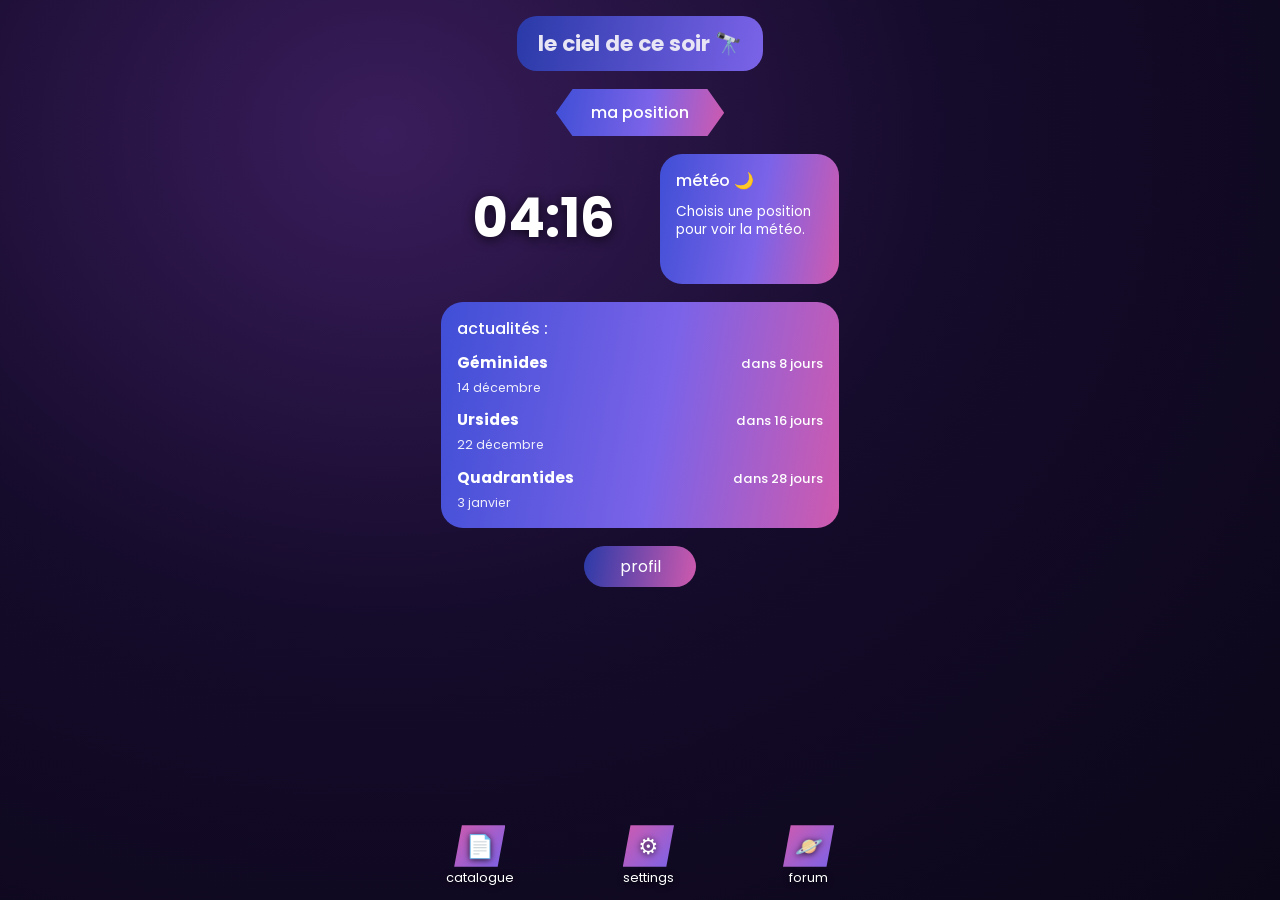
==== index.html @ 7597ef21 "page d’accueil" ====
<!doctype html>
<html lang="fr">
<head>
  <meta charset="utf-8">
  <meta name="viewport" content="width=device-width, initial-scale=1, viewport-fit=cover">
  <meta name="theme-color" content="#0b0718">
  <title>Arcturus : le ciel de ce soir</title>
  <link rel="preconnect" href="https://fonts.googleapis.com">
  <link rel="preconnect" href="https://fonts.gstatic.com" crossorigin>
  <link href="https://fonts.googleapis.com/css2?family=Poppins:wght@500;700&display=swap" rel="stylesheet">
  <link rel="stylesheet" href="css/style.css">
</head>
<body>
  <main class="ecran">

    <a class="titre" href="ciel.html">le ciel de ce soir <span aria-hidden="true">🔭</span></a>

    <button id="btn-position" class="hexagone" type="button">ma position</button>

    <section class="ligne">
      <p id="heure" class="heure" aria-label="Heure actuelle">00:00</p>

      <article class="carte meteo">
        <h2>météo <span aria-hidden="true">🌙</span></h2>
        <div id="meteo-valeurs" class="mesures" aria-live="polite"></div>
      </article>
    </section>

    <article class="carte actus">
      <h2>actualités :</h2>
      <ul id="liste-evenements" class="evenements"></ul>
    </article>

    <a class="pastille" href="profil.html">profil</a>

    <nav class="barre" aria-label="Navigation principale">
      <a href="catalogue.html"><span class="icone" aria-hidden="true">📄</span>catalogue</a>
      <a href="settings.html"><span class="icone" aria-hidden="true">⚙️</span>settings</a>
      <a href="forum.html"><span class="icone" aria-hidden="true">🪐</span>forum</a>
    </nav>

  </main>

  <dialog id="dialogue-position" aria-labelledby="titre-position">
    <h2 id="titre-position">Choisir une position</h2>
    <button id="btn-gps" class="bouton" type="button">Utiliser ma position GPS</button>
    <p class="ou">ou</p>
    <div class="recherche">
      <input id="champ-ville" type="search" placeholder="Nom d'une ville" autocomplete="off" aria-label="Nom d'une ville">
      <button id="btn-chercher" class="bouton" type="button">Chercher</button>
    </div>
    <p id="message-position" class="message" role="status"></p>
    <ul id="resultats-villes" class="resultats"></ul>
    <button id="btn-fermer" class="bouton discret" type="button">Fermer</button>
  </dialog>

  <script src="js/accueil.js"></script>
</body>
</html>
---- css/style.css ----
:root {
  --nuit: #0b0718;
  --bleu: #3f4fd6;
  --violet: #7b63e8;
  --rose: #cf5aae;
  --blanc: #ffffff;
  --degrade: linear-gradient(100deg, var(--bleu), var(--violet) 55%, var(--rose));
  --police: "Poppins", system-ui, -apple-system, "Segoe UI", sans-serif;
}

*, *::before, *::after { box-sizing: border-box; }

body {
  margin: 0;
  font-family: var(--police);
  color: var(--blanc);
  background-color: var(--nuit);
  /* Si assets/fond.jpg est absent, le dégradé sert de fond. */
  background-image:
    url("../assets/fond.jpg"),
    radial-gradient(ellipse at 30% 15%, #3a1d5c 0%, #150b2b 45%, var(--nuit) 100%);
  background-size: cover;
  background-position: center;
  background-repeat: no-repeat;
}

h1, h2, p { margin: 0; }

a, button { font-family: inherit; color: inherit; }

:focus-visible { outline: 3px solid var(--blanc); outline-offset: 3px; }

/* ---------- Écran mobile ---------- */
.ecran {
  max-width: 430px;
  min-height: 100vh;
  min-height: 100dvh;
  margin: 0 auto;
  padding: calc(1rem + env(safe-area-inset-top, 0px)) 1rem calc(0.8rem + env(safe-area-inset-bottom, 0px));
  display: flex;
  flex-direction: column;
  align-items: center;
  gap: 1.1rem;
}

/* ---------- Titre et boutons ---------- */
.titre {
  background: linear-gradient(100deg, #2a3aa8, var(--violet));
  border-radius: 20px;
  padding: 0.7rem 1.3rem;
  font-size: 1.35rem;
  font-weight: 700;
  text-decoration: none;
  color: #e8e6f5;
}

.hexagone {
  background: var(--degrade);
  border: 0;
  clip-path: polygon(10% 0, 90% 0, 100% 50%, 90% 100%, 10% 100%, 0 50%);
  padding: 0.7rem 2.2rem;
  font-size: 1rem;
  font-weight: 500;
  cursor: pointer;
  max-width: 100%;
}

.pastille {
  background: linear-gradient(100deg, #2a3aa8, var(--rose));
  border-radius: 999px;
  padding: 0.5rem 2.2rem;
  font-size: 1rem;
  text-decoration: none;
}

/* ---------- Ligne heure + météo ---------- */
.ligne {
  width: 100%;
  display: grid;
  grid-template-columns: 1fr minmax(150px, 45%);
  align-items: center;
  gap: 0.8rem;
}

.heure {
  font-size: clamp(2.4rem, 12vw, 3.4rem);
  font-weight: 700;
  font-variant-numeric: tabular-nums;
  text-align: center;
  text-shadow: 0 2px 12px rgba(0, 0, 0, 0.7);
}

/* ---------- Cartes ---------- */
.carte {
  background: var(--degrade);
  border-radius: 22px;
  padding: 0.9rem 1rem;
}

.carte h2 {
  font-size: 1rem;
  font-weight: 500;
  margin-bottom: 0.6rem;
}

.meteo { min-height: 130px; }

.mesures { display: grid; gap: 0.5rem; }

.mesure { display: flex; flex-direction: column; line-height: 1.2; }
.mesure span { font-size: 0.78rem; font-weight: 500; opacity: 0.9; }
.mesure strong { font-size: 1.05rem; font-weight: 700; }

.vide { font-size: 0.85rem; line-height: 1.35; }

.actus { width: 100%; min-height: 130px; }

.evenements {
  list-style: none;
  margin: 0;
  padding: 0;
  display: grid;
  gap: 0.6rem;
}

.evenements li {
  display: flex;
  justify-content: space-between;
  align-items: baseline;
  gap: 0.6rem;
}

.evenements strong { display: block; font-size: 0.95rem; font-weight: 700; }
.evenements small { font-size: 0.78rem; opacity: 0.9; }
.evenements .quand { font-size: 0.82rem; font-weight: 500; white-space: nowrap; }

/* ---------- Barre du bas ---------- */
.barre {
  margin-top: auto;
  width: 100%;
  display: flex;
  justify-content: space-between;
  padding: 0 0.3rem;
}

.barre a {
  display: flex;
  flex-direction: column;
  align-items: center;
  gap: 0.15rem;
  font-size: 0.8rem;
  text-decoration: none;
  text-shadow: 0 1px 6px rgba(0, 0, 0, 0.8);
}

.icone {
  display: grid;
  place-items: center;
  width: 3.2rem;
  height: 2.6rem;
  font-size: 1.4rem;
  background: linear-gradient(135deg, var(--rose), var(--violet));
  clip-path: polygon(15% 0, 100% 0, 85% 100%, 0 100%);
}

/* ---------- Fenêtre de choix de position ---------- */
dialog {
  width: min(92vw, 380px);
  padding: 1.2rem;
  border: 0;
  border-radius: 22px;
  background: #1a1030;
  color: var(--blanc);
}

dialog::backdrop { background: rgba(5, 2, 12, 0.7); }

dialog h2 { font-size: 1.1rem; margin-bottom: 1rem; }

.bouton {
  background: var(--degrade);
  border: 0;
  border-radius: 14px;
  padding: 0.65rem 1rem;
  font-size: 0.95rem;
  font-weight: 500;
  cursor: pointer;
}

.bouton.discret { background: transparent; border: 1px solid rgba(255, 255, 255, 0.4); width: 100%; margin-top: 0.8rem; }

#btn-gps { width: 100%; }

.ou { text-align: center; margin: 0.7rem 0; font-size: 0.85rem; opacity: 0.8; }

.recherche { display: flex; gap: 0.5rem; }

.recherche input {
  flex: 1;
  min-width: 0;
  padding: 0.65rem 0.8rem;
  border-radius: 14px;
  border: 1px solid rgba(255, 255, 255, 0.35);
  background: rgba(255, 255, 255, 0.08);
  color: var(--blanc);
  font-family: inherit;
  font-size: 1rem;
}

.message { min-height: 1.3rem; margin-top: 0.7rem; font-size: 0.85rem; }

.resultats { list-style: none; margin: 0; padding: 0; display: grid; gap: 0.4rem; }

.resultats button {
  width: 100%;
  text-align: left;
  padding: 0.6rem 0.8rem;
  border: 1px solid rgba(255, 255, 255, 0.25);
  border-radius: 12px;
  background: transparent;
  font-size: 0.9rem;
  cursor: pointer;
}

/* ---------- Pages à venir ---------- */
.bientot { justify-content: center; text-align: center; }
.bientot h1 { font-size: 1.5rem; }
.bientot p { opacity: 0.85; }
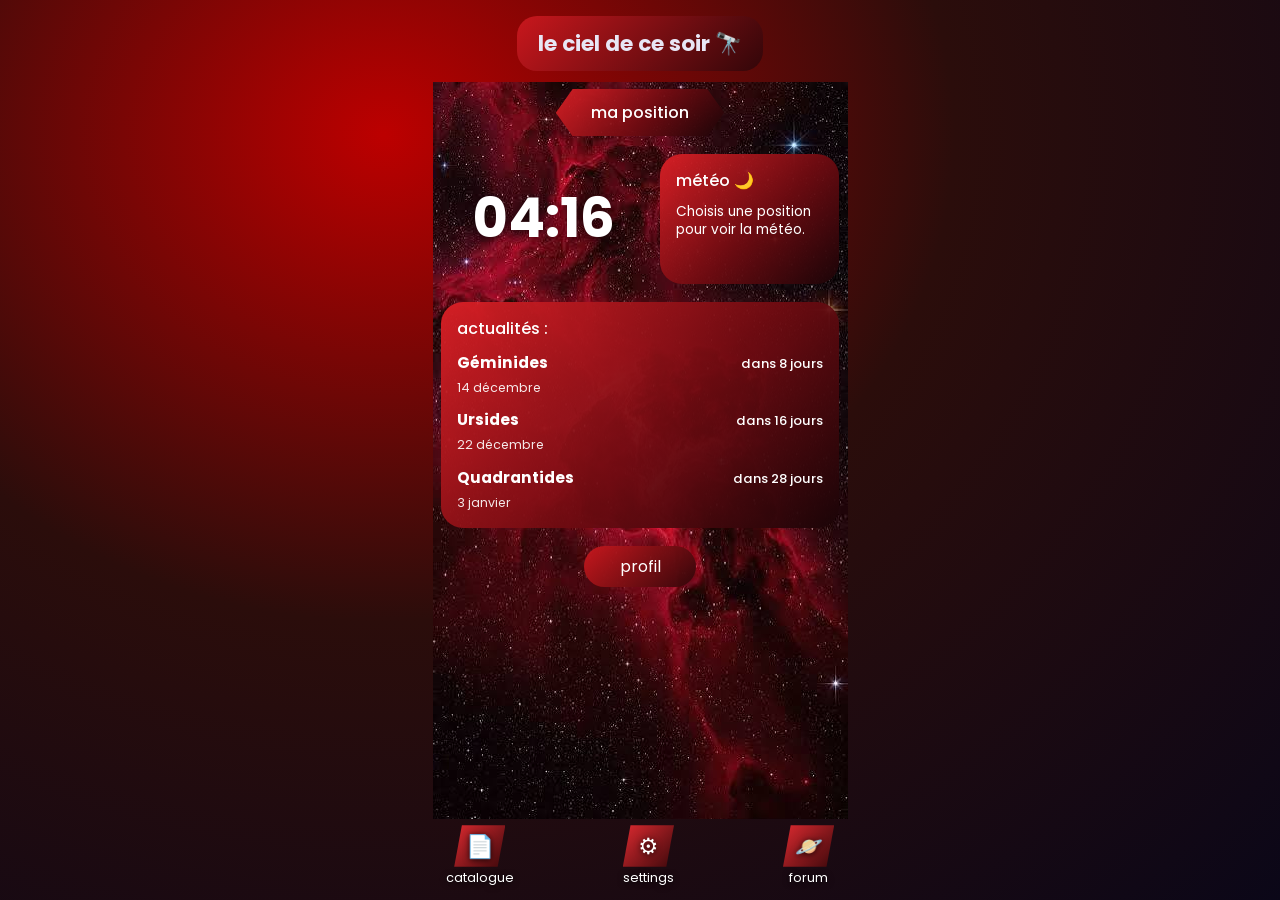
==== commit 13de2391: "sourcewikipedia" ====
--- a/index.html
+++ b/index.html
@@ -10,7 +10,7 @@
   <link href="https://fonts.googleapis.com/css2?family=Poppins:wght@500;700&display=swap" rel="stylesheet">
   <link rel="stylesheet" href="css/style.css">
 </head>
-<body>
+<body class="theme-rouge">
   <main class="ecran">
 
     <a class="titre" href="ciel.html">le ciel de ce soir <span aria-hidden="true">🔭</span></a>
--- a/css/style.css
+++ b/css/style.css
@@ -17,9 +17,9 @@
   background-color: var(--nuit);
   /* Si assets/fond.jpg est absent, le dégradé sert de fond. */
   background-image:
-    url("../assets/fond.jpg"),
-    radial-gradient(ellipse at 30% 15%, #3a1d5c 0%, #150b2b 45%, var(--nuit) 100%);
-  background-size: cover;
+    url("../assets/mon_imagedefond.jpg"),
+    radial-gradient(ellipse at 30% 15%, #bc0000 0%, #2b0d0b 45%, var(--nuit) 100%);
+  
   background-position: center;
   background-repeat: no-repeat;
 }
@@ -226,3 +226,24 @@
 .bientot { justify-content: center; text-align: center; }
 .bientot h1 { font-size: 1.5rem; }
 .bientot p { opacity: 0.85; }
+
+/* ---------- Thème rouge et noir (accueil uniquement : <body class="theme-rouge">) ---------- */
+body.theme-rouge {
+  --degrade: linear-gradient(135deg, rgba(222, 32, 38, 0.94) 0%, rgba(112, 11, 17, 0.94) 55%, rgba(26, 4, 7, 0.96) 100%);
+  background-color: #0a0203;
+  
+ 
+}
+
+body.theme-rouge .titre,
+body.theme-rouge .pastille {
+  background: linear-gradient(135deg, rgba(204, 24, 30, 0.95), rgba(48, 6, 9, 0.96));
+}
+
+body.theme-rouge .icone {
+  background: linear-gradient(135deg, #dc2a30, #3d080b);
+}
+
+body.theme-rouge dialog {
+  background: #1c0709;
+}
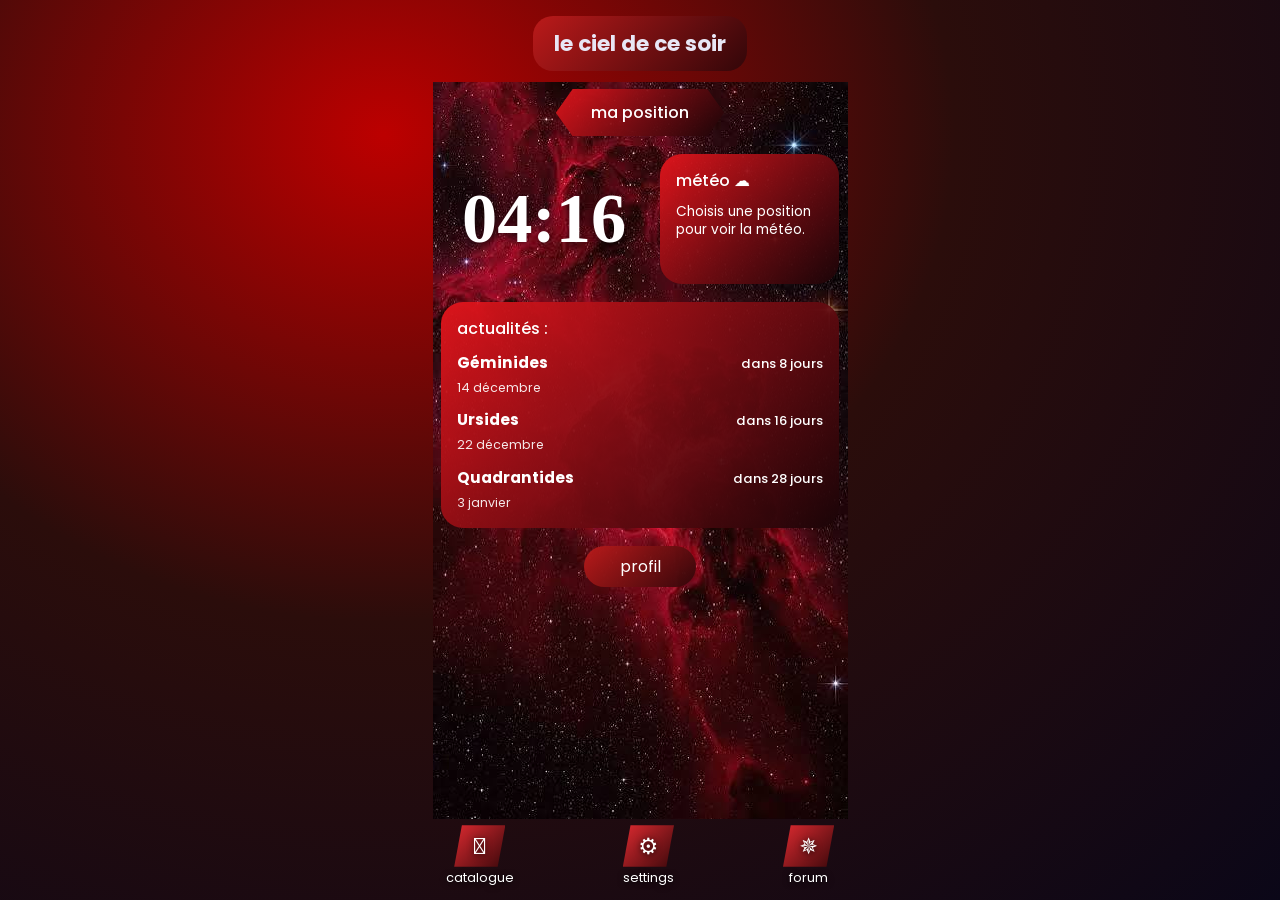
==== commit 4df7f37e: "page_de_chargement" ====
--- a/index.html
+++ b/index.html
@@ -2,6 +2,10 @@
 <html lang="fr">
 <head>
   <meta charset="utf-8">
+  <link rel="preload" as="image" href="assets/chargement.webp">
+  <link rel="stylesheet" href="css/splash.css">
+  <script src="js/splash.js"></script>
+  <noscript><style>#splash { display: none; }</style></noscript>
   <meta name="viewport" content="width=device-width, initial-scale=1, viewport-fit=cover">
   <meta name="theme-color" content="#0b0718">
   <title>Arcturus : le ciel de ce soir</title>
@@ -11,9 +15,15 @@
   <link rel="stylesheet" href="css/style.css">
 </head>
 <body class="theme-rouge">
+  <div id="splash" role="status" aria-label="Chargement en cours">
+  <div class="splash-cadre">
+    <img class="splash-image" src="assets/chargement.webp" alt="">
+    <div class="splash-anneau"></div>
+  </div>
+  </div>
   <main class="ecran">
 
-    <a class="titre" href="ciel.html">le ciel de ce soir <span aria-hidden="true">🔭</span></a>
+    <a class="titre" href="ciel.html">le ciel de ce soir <span aria-hidden="true"></span></a>
 
     <button id="btn-position" class="hexagone" type="button">ma position</button>
 
@@ -21,7 +31,7 @@
       <p id="heure" class="heure" aria-label="Heure actuelle">00:00</p>
 
       <article class="carte meteo">
-        <h2>météo <span aria-hidden="true">🌙</span></h2>
+        <h2>météo <span aria-hidden="true">  ☁</span></h2>
         <div id="meteo-valeurs" class="mesures" aria-live="polite"></div>
       </article>
     </section>
@@ -34,9 +44,9 @@
     <a class="pastille" href="profil.html">profil</a>
 
     <nav class="barre" aria-label="Navigation principale">
-      <a href="catalogue.html"><span class="icone" aria-hidden="true">📄</span>catalogue</a>
-      <a href="settings.html"><span class="icone" aria-hidden="true">⚙️</span>settings</a>
-      <a href="forum.html"><span class="icone" aria-hidden="true">🪐</span>forum</a>
+      <a href="catalogue.html"><span class="icone" aria-hidden="true">𖤘</span>catalogue</a>
+      <a href="settings.html"><span class="icone" aria-hidden="true">⚙</span>settings</a>
+      <a href="forum.html"><span class="icone" aria-hidden="true">✵</span>forum</a>
     </nav>
 
   </main>
--- a/css/splash.css
+++ b/css/splash.css
@@ -0,0 +1,70 @@
+/* Écran de chargement : image « Arcturus » plein écran et anneau rouge qui tourne sur le bord du disque. */
+#splash {
+  position: fixed;
+  inset: 0;
+  z-index: 99999;
+  overflow: hidden;
+  background: #12030a; /* visible tant que l'image n'est pas affichée : jamais de blanc ni de noir pur */
+  opacity: 1;
+  visibility: visible;
+  transition: opacity 0.15s ease;
+}
+
+#splash.cache {
+  opacity: 0;
+  visibility: hidden;
+  pointer-events: none;
+  transition: opacity 0.35s ease, visibility 0s linear 0.35s;
+}
+
+/* L'image est affichée en « cover » (elle remplit l'écran) : le cadre garde ses proportions (557 × 991),
+   de sorte que l'anneau, placé en pourcentages, reste toujours exactement sur le disque du logo. */
+.splash-cadre {
+  --u: calc(max(100vw, 100vh * 0.56206) / 100); /* 1 % de la largeur du cadre */
+  position: absolute;
+  left: 50%;
+  top: 50%;
+  width: calc(var(--u) * 100);
+  aspect-ratio: 557 / 991;
+  transform: translate(-50%, -50%);
+}
+
+@supports (width: 1dvh) {
+  .splash-cadre { --u: calc(max(100vw, 100dvh * 0.56206) / 100); }
+}
+
+.splash-image { display: block; width: 100%; height: 100%; }
+
+/* Disque du logo : centre à 49,799 % / 49,876 %, diamètre 70,366 % de la largeur. */
+.splash-anneau {
+  --e: calc(var(--u) * 0.75); /* épaisseur du trait */
+  position: absolute;
+  left: 49.799%;
+  top: 49.876%;
+  width: 70.366%;
+  aspect-ratio: 1;
+  transform: translate(-50%, -50%);
+  border-radius: 50%;
+  box-shadow: inset 0 0 0 calc(var(--u) * 0.25) rgba(255, 70, 50, 0.22); /* piste : le cercle entier, discret */
+}
+
+/* Le trait rouge : une comète qui parcourt le périmètre dans le sens des aiguilles d'une montre. */
+.splash-anneau::before {
+  content: "";
+  position: absolute;
+  inset: 0;
+  border-radius: 50%;
+  background: conic-gradient(from 0deg, rgba(255, 59, 42, 0) 0deg, rgba(255, 59, 42, 0) 190deg, rgba(255, 59, 42, 0.85) 335deg, #ff9a7a 360deg);
+  -webkit-mask: radial-gradient(farthest-side, transparent calc(100% - var(--e)), #000 calc(100% - var(--e) + 1px));
+  mask: radial-gradient(farthest-side, transparent calc(100% - var(--e)), #000 calc(100% - var(--e) + 1px));
+  filter: drop-shadow(0 0 calc(var(--u) * 1) rgba(255, 70, 50, 0.9));
+  animation: splash-tour 1.5s linear infinite;
+}
+
+@keyframes splash-tour {
+  to { transform: rotate(360deg); }
+}
+
+@media (prefers-reduced-motion: reduce) {
+  .splash-anneau::before { animation: none; opacity: 0.8; }
+}
--- a/css/style.css
+++ b/css/style.css
@@ -83,7 +83,8 @@
 }
 
 .heure {
-  font-size: clamp(2.4rem, 12vw, 3.4rem);
+  font-size: clamp(4.4rem, 12vw, 2.4rem);
+  font-family: "Neue Gstaad";
   font-weight: 700;
   font-variant-numeric: tabular-nums;
   text-align: center;
@@ -229,7 +230,7 @@
 
 /* ---------- Thème rouge et noir (accueil uniquement : <body class="theme-rouge">) ---------- */
 body.theme-rouge {
-  --degrade: linear-gradient(135deg, rgba(222, 32, 38, 0.94) 0%, rgba(112, 11, 17, 0.94) 55%, rgba(26, 4, 7, 0.96) 100%);
+  --degrade: linear-gradient(135deg, rgba(230, 21, 28, 0.94) 0%, rgba(112, 11, 17, 0.94) 55%, rgba(26, 4, 7, 0.96) 100%);
   background-color: #0a0203;
   
  
@@ -237,8 +238,10 @@
 
 body.theme-rouge .titre,
 body.theme-rouge .pastille {
-  background: linear-gradient(135deg, rgba(204, 24, 30, 0.95), rgba(48, 6, 9, 0.96));
-}
+  transition: transform 0.2s ease;
+  background: linear-gradient(135deg, rgba(190, 27, 27, 0.95), rgba(48, 6, 9, 0.96));
+}
+
 
 body.theme-rouge .icone {
   background: linear-gradient(135deg, #dc2a30, #3d080b);
@@ -246,4 +249,4 @@
 
 body.theme-rouge dialog {
   background: #1c0709;
-}+}
